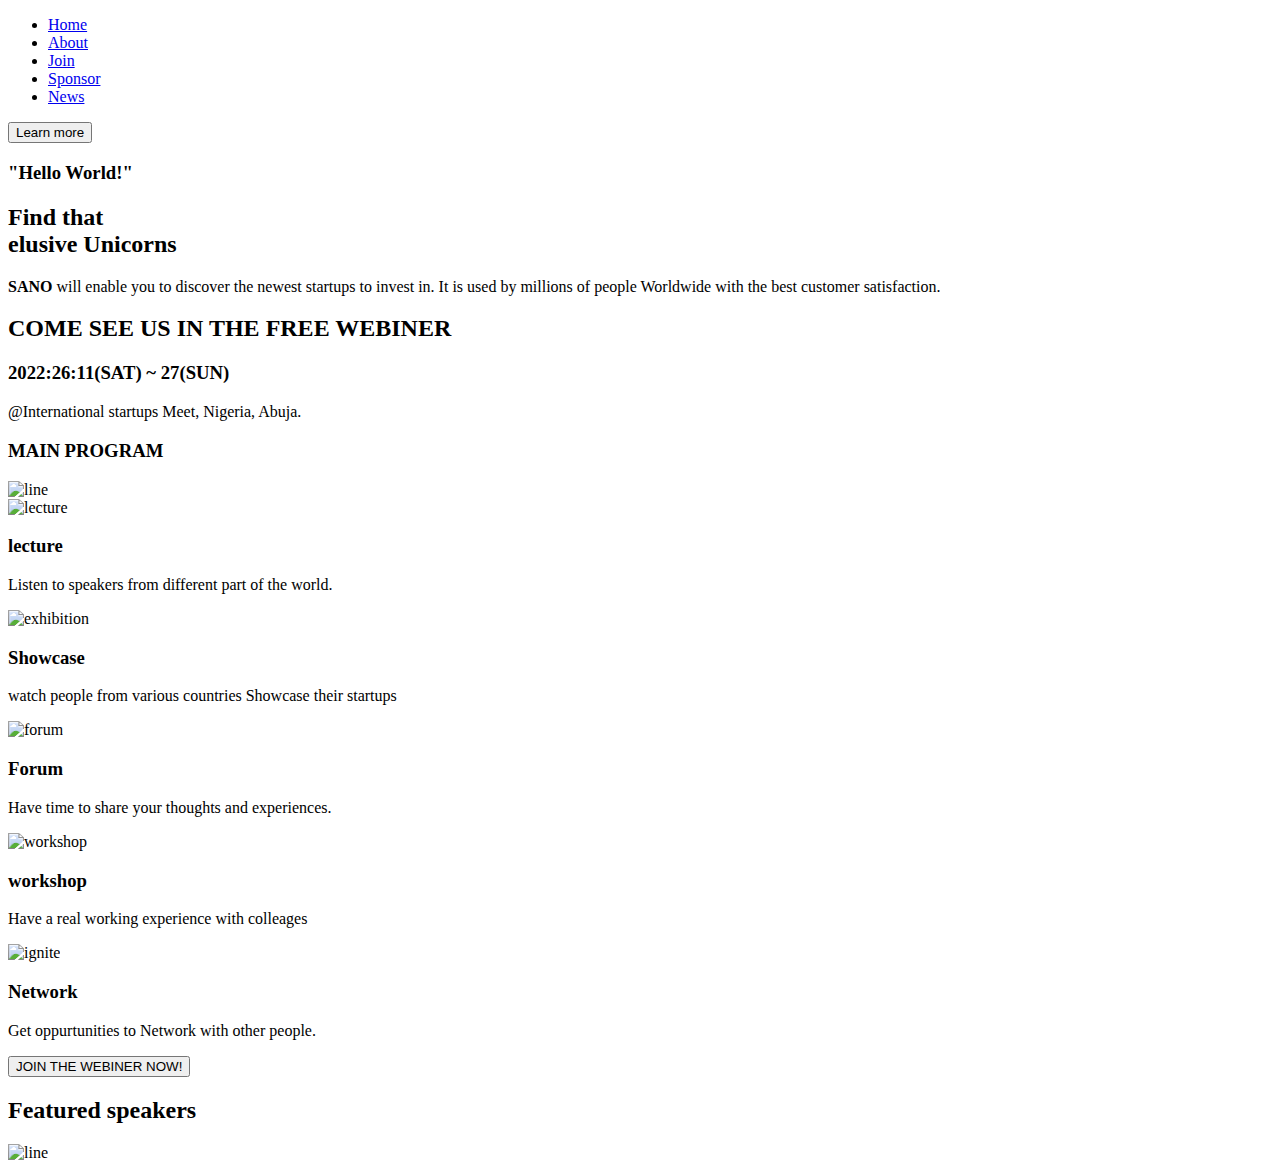
==== home.html @ 6b96434c "Built the home page of website" ====
<!DOCTYPE html>
<html lang="en">
<head>
    <meta charset="UTF-8">
    <meta http-equiv="X-UA-Compatible" content="IE=edge">
    <meta name="viewport" content="width=device-width, initial-scale=1.0">
    <link rel="stylesheet" href="style.css">

    <title>Capstone project</title>
</head>
<body>
<div class="head">
    <nav class="navbar">
        <div class="ham">
            <ion-icon name="menu"></ion-icon>
            <ion-icon name="close-outline" class="close-btn"></ion-icon>
        </div>
        <div class="list_nav">
            <ul>
                <li><a href="./home.html">Home</a></li>
                <li><a href="./about.html">About</a></li>
                <li><a href="#join">Join</a></li>
                <li><a href="#sponsor">Sponsor</a></li>
                <li><a href="#news">News</a></li>
            </ul>
            <button type="submit" class="campaign">Learn more</button>
        </div>
        
    </nav>
    
    <div class="head_content">
        <h3>"Hello World!"</h3>
        <h2>Find that <br>elusive Unicorns</h2>
    </div>
    <div class="header_quote">
        <p><span><strong>SANO</strong></span> will enable you to discover the newest startups to invest in. It is used by millions of people Worldwide with the best customer satisfaction.</p>
    </div>
    <div class="invite_date">
        <h2>COME SEE US IN THE FREE WEBINER</h2>
        <H3>2022:26:11(SAT) ~ 27(SUN)</H3>
        <p>@International startups Meet, Nigeria, Abuja.</p>
    </div>
</div>

<div class="programs" id="program">
    <div class="program">
        <h3>MAIN PROGRAM</h3>
        <img src="./images/line2.png" alt="line" width="50px">
    </div>

    <div class="program_list">
        <img src="./images/lecture.png" alt="lecture">
        <h3>lecture</h3>
        <p>Listen to speakers from different part of the world.</p>
    </div>
    <div class="program_list">
        <img src="./images/exhibition.png" alt="exhibition">
        <h3>Showcase</h3>
        <p>watch people from various countries Showcase their startups</p>
    </div>
    <div class="program_list">
        <img src="./images/forum.png" alt="forum">
        <h3>Forum</h3>
        <p>Have time to share your thoughts and experiences.</p>
    </div>
    <div class="program_list">
        <img src="./images/workshop.png" alt="workshop">
        <h3>workshop</h3>
        <p>Have a real working experience with colleages</p>
    </div>
    <div class="program_list">
        <img src="./images/ignite.png" alt="ignite">
        <h3>Network</h3>
        <p>Get oppurtunities to Network with other people.</p>
    </div>

    <button type="submit" class="btn_submit">JOIN THE WEBINER NOW!</button>
</div>

<section id="feature">
<div class="feature">
    <h2>Featured speakers</h2>
    <img src="./images/line2.png" alt="line" width="50px">
</div>
</section>
<!-- javascript  -->
<script src="./script.js"></script>
<!-- ionic icon usage -->
<script type="module" src="https://unpkg.com/ionicons@5.5.2/dist/ionicons/ionicons.esm.js"></script>
<script nomodule src="https://unpkg.com/ionicons@5.5.2/dist/ionicons/ionicons.js"></script>
</body>
</html>
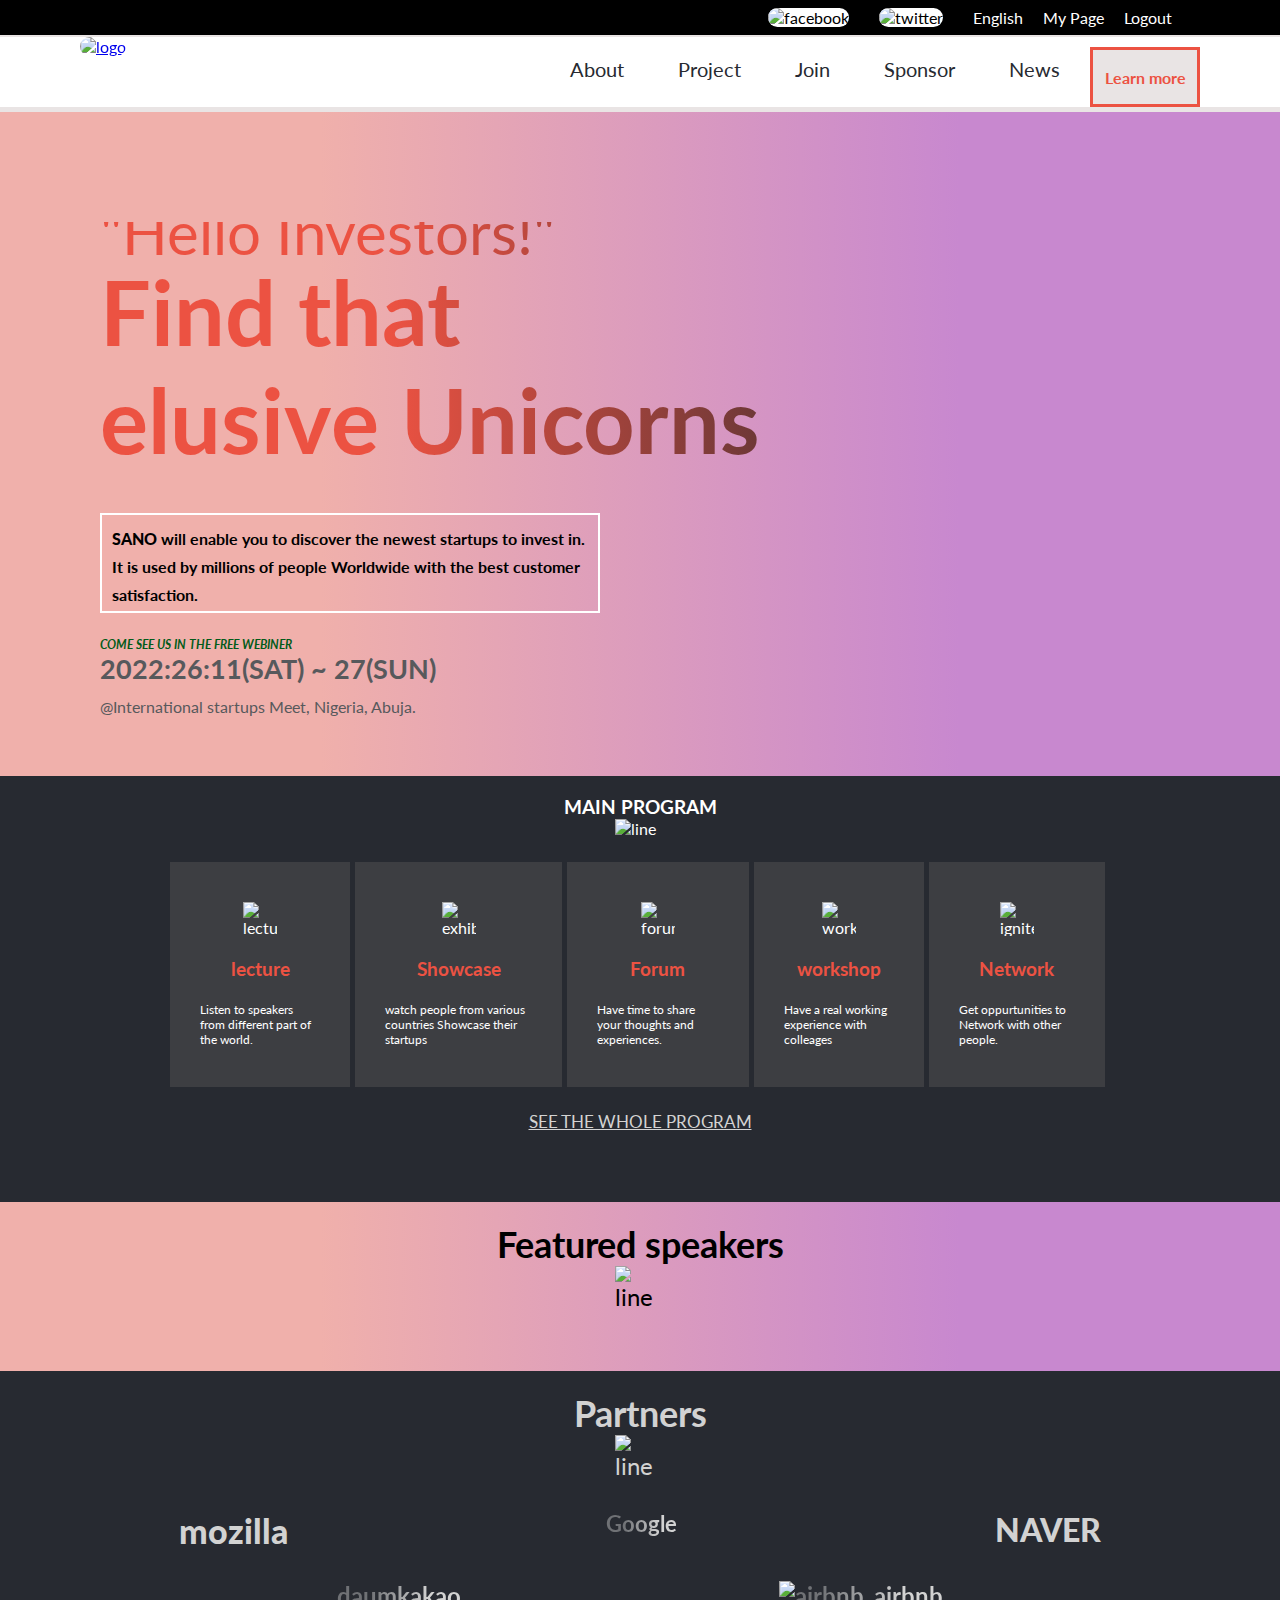
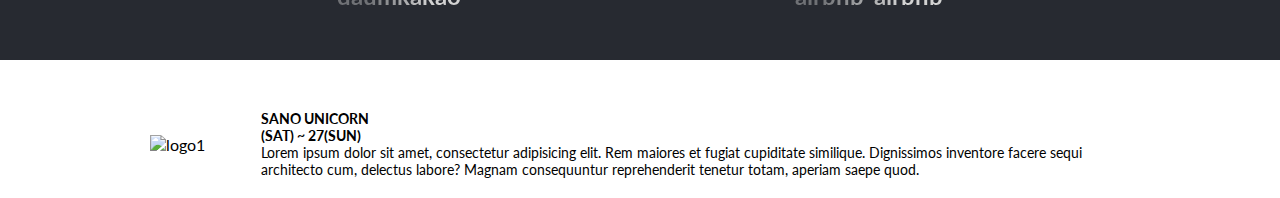
==== commit 17f180bb: "Added a html file for home" ====
--- a/home.html
+++ b/home.html
@@ -8,17 +8,51 @@
 
     <title>Capstone project</title>
 </head>
+<header class="social">
+    <img src="./images/facebook (1).png" alt="facebook" class="facebook">
+    <img src="./images/twitter (1).png" alt="twitter" class="twitter">
+
+    <ul>
+        <li><a href="#">English</a></li>
+        <li><a href="#">My Page</a></li>
+        <li><a href="#">Logout</a></li>
+    </ul>
+</header>
 <body>
+
 <div class="head">
     <nav class="navbar">
-        <div class="ham">
-            <ion-icon name="menu"></ion-icon>
-            <ion-icon name="close-outline" class="close-btn"></ion-icon>
+        <div class="navv">
+            <div class="ham">
+                <ion-icon name="menu"></ion-icon>
+                <ion-icon name="close-outline" class="close-btn"></ion-icon>
+            </div>
+            <div class="logoo">
+                <div class="logoimg"><a href="./home.html"><img src="./images/thelogo.png" alt="logo" width="100px" height="90px"></a></div>
+                <div class="text">
+                    <p>Click logo!</p>
+                </div>
+            </div>
         </div>
+      
+        
         <div class="list_nav">
             <ul>
                 <li><a href="./home.html">Home</a></li>
                 <li><a href="./about.html">About</a></li>
+                <li><a href="#project">Project</a></li>
+                <li><a href="#join">Join</a></li>
+                <li><a href="#sponsor">Sponsor</a></li>
+                <li><a href="#news">News</a></li>
+            </ul>
+            <button type="submit" class="campaign">Learn more</button>
+        </div>
+
+        <!-- desktop version  -->
+        <div class="list_navs">
+            <ul>
+                <li><a href="./about.html">About</a></li>
+                <li><a href="#project">Project</a></li>
                 <li><a href="#join">Join</a></li>
                 <li><a href="#sponsor">Sponsor</a></li>
                 <li><a href="#news">News</a></li>
@@ -29,14 +63,14 @@
     </nav>
     
     <div class="head_content">
-        <h3>"Hello World!"</h3>
+        <h3>"Hello Investors!"</h3>
         <h2>Find that <br>elusive Unicorns</h2>
     </div>
     <div class="header_quote">
         <p><span><strong>SANO</strong></span> will enable you to discover the newest startups to invest in. It is used by millions of people Worldwide with the best customer satisfaction.</p>
     </div>
     <div class="invite_date">
-        <h2>COME SEE US IN THE FREE WEBINER</h2>
+        <h2><i>COME SEE US IN THE FREE WEBINER</i></h2>
         <H3>2022:26:11(SAT) ~ 27(SUN)</H3>
         <p>@International startups Meet, Nigeria, Abuja.</p>
     </div>
@@ -47,33 +81,36 @@
         <h3>MAIN PROGRAM</h3>
         <img src="./images/line2.png" alt="line" width="50px">
     </div>
-
-    <div class="program_list">
-        <img src="./images/lecture.png" alt="lecture">
-        <h3>lecture</h3>
-        <p>Listen to speakers from different part of the world.</p>
+    <div class="programmer">
+        <div class="program_list">
+            <img src="./images/conference.png" alt="lecture">
+            <h3>lecture</h3>
+            <p>Listen to speakers from different part of the world.</p>
+        </div>
+        <div class="program_list">
+            <img src="./images/exhibition (1).png" alt="exhibition">
+            <h3>Showcase</h3>
+            <p>watch people from various countries Showcase their startups</p>
+        </div>
+        <div class="program_list">
+            <img src="./images/chat-bubble.png" alt="forum">
+            <h3>Forum</h3>
+            <p>Have time to share your thoughts and experiences.</p>
+        </div>
+        <div class="program_list">
+            <img src="./images/workshop (1).png" alt="workshop">
+            <h3>workshop</h3>
+            <p>Have a real working experience with colleages</p>
+        </div>
+        <div class="program_list">
+            <img src="./images/networking.png" alt="ignite">
+            <h3>Network</h3>
+            <p>Get oppurtunities to Network with other people.</p>
+        </div>
     </div>
-    <div class="program_list">
-        <img src="./images/exhibition.png" alt="exhibition">
-        <h3>Showcase</h3>
-        <p>watch people from various countries Showcase their startups</p>
+    <div class="see_more">
+        <p><a href="#">SEE THE WHOLE PROGRAM</a></p>
     </div>
-    <div class="program_list">
-        <img src="./images/forum.png" alt="forum">
-        <h3>Forum</h3>
-        <p>Have time to share your thoughts and experiences.</p>
-    </div>
-    <div class="program_list">
-        <img src="./images/workshop.png" alt="workshop">
-        <h3>workshop</h3>
-        <p>Have a real working experience with colleages</p>
-    </div>
-    <div class="program_list">
-        <img src="./images/ignite.png" alt="ignite">
-        <h3>Network</h3>
-        <p>Get oppurtunities to Network with other people.</p>
-    </div>
-
     <button type="submit" class="btn_submit">JOIN THE WEBINER NOW!</button>
 </div>
 
@@ -82,7 +119,35 @@
     <h2>Featured speakers</h2>
     <img src="./images/line2.png" alt="line" width="50px">
 </div>
+<div id="grid_speaker"></div>
+<div class="image"></div>
 </section>
+
+<div class="partner">
+    <div class="partners">
+        <h2>Partners</h2>
+        <img src="./images/line2.png" alt="line" width="50px">
+    </div>
+        <div class="row1">
+            <h2><strong>mozilla</strong></h2>
+            <h3>Google</h3>
+            <h1><strong>NAVER</strong></h1>          
+        </div>
+        <div class="row2">
+            <h3>daumkakao</h3>
+            <h3><span><img src="./images/airbnb.png" alt="airbnb" width="36px" height="36px"></span>airbnb</h3>
+        </div>
+</div>
+<footer>
+ <div class="footer">
+    <img src="./images/logo1.png" alt="logo1" width="180px">
+    <div class="logo_contents">
+        <h4>SANO UNICORN</h4>
+        <p><strong>(SAT) ~ 27(SUN)</strong></p>
+        <p>Lorem ipsum dolor sit amet, consectetur adipisicing elit. Rem maiores et fugiat cupiditate similique. Dignissimos inventore facere sequi architecto cum, delectus labore? Magnam consequuntur reprehenderit tenetur totam, aperiam saepe quod.</p>
+    </div> 
+ </div>   
+</footer>
 <!-- javascript  -->
 <script src="./script.js"></script>
 <!-- ionic icon usage -->
--- a/style.css
+++ b/style.css
@@ -0,0 +1,737 @@
+@import url('https://fonts.googleapis.com/css2?family=Lato:wght@100;300;400;700&display=swap');
+
+* {
+  margin: 0;
+  padding: 0;
+  box-sizing: border-box;
+  font-family: 'Lato', sans-serif;
+}
+
+html,
+body {
+  overflow-x: hidden;
+  /* background-color: rgb(239, 233, 233); */
+  background: linear-gradient(to left,  #c888cf 25%, #f0b0ab 75%);
+}
+
+body {
+  position: relative;
+}
+
+/* navigation section */
+.navbar {
+  display: flex;
+  margin: 20px 24px;
+  justify-content: space-between;
+}
+
+.logoimg {
+  display: none;
+}
+
+.ham {
+  font-size: 34px;
+  font-weight: 400;
+  display: flex;
+  justify-content: space-between;
+ }
+
+ .close-btn {
+  display: none;
+  z-index: 10;
+ }
+
+.list_nav {
+  visibility: hidden;
+  pointer-events: none;
+  width: 100%;
+  height: 100vh;
+  list-style: none;
+  background-color: #272a31;
+  position: fixed;
+  top: 0;
+  left: 0;
+  opacity: 0.99;
+  backdrop-filter: blur(15px);
+  mix-blend-mode: multiply;
+  transform: translateX(100%);
+  transition: all 0.5s linear;
+  z-index: 5;
+}
+
+.list_navs {
+  display: none;
+}
+
+.list_nav ul {
+  text-decoration: none;
+  gap: 8px;
+  margin-left: 24px;
+  font-size: 38px;
+}
+
+.list_nav ul li {
+  list-style: none;
+  text-decoration: none;
+  margin-top: 45px;
+  gap: 40px;
+  
+}
+
+.list_nav ul li a {
+  text-decoration: none;
+  color: white;
+  font-weight: 700;
+}
+
+.active .list_nav {
+  visibility: visible;
+  pointer-events: auto;
+  transform: translateX(0%);
+  opacity: 1;
+  overflow: hidden;
+}
+
+.active .navbar .ham .close-btn {
+  display: block;
+  margin-left: 254px;
+  background-color: #ec5242;
+  border-radius: 30px;
+  color: white;
+}
+
+.campaign {
+  background-color: #e9e4e4;
+  border: 3px solid #ec5242;
+  padding: 12px;
+  margin-left: 10px;
+  color: #ec5242;
+  margin-top: 20px;
+  font-size: 20px;
+  font-weight: 700;
+}
+
+/* hero section */
+.head {
+  background-image: url("./images/mobileba.png");
+  background-size: cover;
+  background-repeat: no-repeat;
+  top: 0;
+}
+
+.head_content {
+  margin-left: 34px;
+  gap: 10px;
+  margin-top: 10px;
+  background: linear-gradient(to left,  #272a31 25%, #ec5242 75%);
+  -webkit-background-clip: text;
+  -webkit-text-fill-color: transparent;
+  margin: 40px 24px;
+  background-repeat: no-repeat;
+}
+
+.head_content h3 {
+  font-size: 28px;
+  font-weight: 400;
+  line-height: 20px;
+}
+
+.head_content h2 {
+  font-size: 44px;
+  margin-top: 15px;
+  font-weight: 700;
+}
+
+.header_quote {
+  display: flex;
+  flex: wrap;
+  justify-self: center;
+  align-self: center;
+  border: 2px solid white;
+  width: 330px;
+  margin: auto;
+  color: #57595c;
+  padding: 10px;
+  font-size: 12px;
+  line-height: 18px;
+}
+
+.header_quote {
+  color: black;
+  font-weight: 700;
+}
+
+.invite_date {
+  margin: 24px;
+}
+
+.invite_date h2 {
+  font-size: 12px;
+  color: #025b19;
+}
+
+.invite_date h3 {
+  color: #57595c;
+  margin-bottom: 12px;
+  font-size: 27px;
+}
+
+.invite_date p {
+  font-size: 16px;
+  font-weight: 400;
+  color: #57595c;
+}
+
+.invitation {
+  display: flex;
+  flex-direction: column;
+  justify-items: center;
+  align-items: center;
+  margin: 24px;
+}
+
+.invitation h5 {
+  font-size: 17px;
+  text-decoration: underline;
+}
+
+.logo {
+  display: flex;
+  justify-content: center;
+  gap: 5px;
+  background-color: #fdfdfd4e;
+  padding: 20px;
+  border: 0.5px solid #272a31;
+  margin: 30px;
+}
+
+.logo_content {
+  margin-top: 15px;
+  display: flex;
+  flex-direction: column;
+  gap: 10px;
+  justify-content: center;
+  align-items: center;
+}
+
+.logo_content h4 {
+  font-size: 25px;
+  line-height: 15px;
+}
+
+.logo_content p {
+  font-size: 15px;
+  line-height: 12px;
+  line-height: 18px;
+  display: flex;
+  flex-direction: column;
+  justify-content: center;
+  align-items: center;
+}
+
+.logo img{
+  width: 90px;
+  height: 90px;
+}
+
+.aboutlogo {
+  width: 160px;
+  height: 150px;
+  border: 0.5px solid #272a31;
+  border-radius: 30px;
+}
+
+.text {
+  display: none;
+}
+
+ /* past section  */
+.gallery {
+  display: flex;
+  flex-direction: column;
+  max-width: 800px;
+  justify-content: center;
+  align-items: center;
+  gap: 20px;
+  list-style: none;
+  margin-left: 60px;
+  margin-right: 60px;
+}
+
+.gallery img {
+  width: 100%;
+}
+
+.group {
+  position: relative;
+    overflow: hidden;
+}
+
+.group-info {
+  display: flex;
+  justify-content: center;
+  align-items: center;
+  flex-direction: column;
+  position: absolute;
+  width: 100%;
+  height: 100%;
+  top: 0;
+  left: 0;
+  color: #fff;
+  text-align: center;
+  background: rgba(216, 34, 34, 0.7);
+  padding: 20px;
+  transition: all 0.1s ease-in-out;
+}
+
+.past-year {
+  margin-bottom: 10px;
+  font-size: 2rem;
+  font-weight: 900;
+}
+
+.group-info p {
+  font-size: 1.2rem;
+  line-height: 22px;
+  font-weight: 500;
+}
+
+.programs {
+  margin-top: 60px;
+  background-color: #272a31;
+  padding: 20px;
+}
+
+.program {
+  color: white;
+  display: flex;
+  flex-direction: column;
+  margin: auto;
+  justify-content: center;
+  align-items: center;
+  gap: 1px;
+  font-size: 16px;
+}
+
+.program_list {
+  display: flex;
+  padding: 18px;
+  gap: 22px;
+  justify-content: space-between;
+  color: white;
+  background: rgba(94, 93, 93, 0.4);
+  margin: 24px;
+}
+
+.program_list img {
+  width: 34px;
+  height: 34px;
+}
+
+.program_list h3 {
+  color: #ec5242;
+}
+
+.program_list p {
+  font-size: 12px;
+}
+
+.btn_submit {
+  margin: 24px;
+  display: flex;
+  padding: 30px;
+  justify-self: center;
+  align-self: center;
+  background-color: #ec5242;
+  width: 230px;
+  margin-left: 20%;
+}
+
+/* feature section */
+.feature {
+  display: flex;
+  flex-direction: column;
+  margin: auto;
+  justify-content: center;
+  align-items: center;
+  font-size: 24px;
+  overflow-x: hidden;
+  margin-top: 20px;
+}
+
+.speaker {
+  overflow-x: hidden;
+  margin: 24px;
+  display: flex;
+  gap: 30px;
+}
+
+.details {
+  display: flex;
+  flex-direction: column;
+  gap: 15px;
+}
+
+.speaker-img {
+  width: 85px;
+  height: 85px;
+  transition: 1s ease;
+  background-image: url("./images/c");
+}
+
+.speaker-img img:hover {
+  cursor: pointer;
+  -webkit-transform: scale(1.2);
+  -ms-transform: scale(1.2);
+  transform: scale(1.2);
+  transition: 1s ease;
+}
+
+.speaker-img img::before {
+  content: '';
+  background-color: #ec5242;
+  width: 30%;
+  height: 30%;
+  position: absolute;
+  top: 0;
+  left: 0;
+  z-index: -1;
+}
+
+.work {
+  color: #ec5242;
+  font-style: italic;
+  font-size: 15px;
+  line-height: 32px;
+}
+
+.quote {
+  font-size: 15px;
+}
+
+.partner {
+  margin-top: 60px;
+  background-color: #272a31;
+  padding: 20px;
+  gap: 30px;
+  color: rgb(210, 210, 210);
+}
+
+/* partner section */
+.partners {
+  display: flex;
+  flex-direction: column;
+  margin: auto;
+  justify-content: center;
+  align-items: center;
+  font-size: 24px;
+  color: rgb(210, 210, 210);
+  margin-bottom: 30px;
+}
+
+.rows {
+  gap: 30px;
+  margin-bottom: 30px;
+  color: rgb(210, 210, 210);
+}
+
+.row1 {
+  display: flex;
+  justify-content: space-around;
+  margin-bottom: 30px;
+}
+
+.row2 {
+  display: flex;
+  justify-content: space-evenly;
+  margin-bottom: 30px;
+}
+
+.row1 h3 {
+  background: linear-gradient(to left,   rgb(210, 210, 210) 25%, #6f7175 75%);
+  -webkit-background-clip: text;
+  -webkit-text-fill-color: transparent;
+  font-size: 22px;
+}
+
+.row2 h3 {
+  background: linear-gradient(to left,   rgb(210, 210, 210) 25%, #6f7175 75%);
+  -webkit-background-clip: text;
+  -webkit-text-fill-color: transparent;
+  font-size: 24px;
+}
+
+.row2 h3 span {
+  margin-top: 40px;
+  margin-right: 10px;
+}
+
+.row1 h2 {
+  font-size: 34px;
+}
+
+footer {
+  display: flex;
+  background-color: white;
+  gap: 5px;
+  text-decoration: none;
+}
+
+.logo_contents {
+  margin-top: 50px;
+  font-size: 14px;
+}
+
+.social {
+  display: none;
+}
+
+.see_more {
+  display: none;
+}
+
+/* footer section */
+.footer {
+  display: flex;
+  margin-bottom: 20px;
+}
+
+.logo_contents p {
+  gap: 22px;
+}
+
+/* destop version */
+@media screen and (min-width: 768px) {
+  header {
+    margin: 0;
+    background-color: rgb(65, 64, 64);
+  }
+
+  .social {
+    display: flex;
+    justify-content: flex-end;
+    align-content: flex-start;
+    background-color: black;
+    margin-right: 0;
+    margin-left: 0;
+    gap: 30px;
+    padding: 8px;
+  }
+
+  .social ul {
+    display: flex;
+    list-style: none;
+    margin-right: 80px;
+  }
+
+  .social ul li {
+    text-decoration: none;
+    margin-right: 20px;
+  }
+
+  .social ul li a {
+    text-decoration: none;
+    color: white;
+  }
+
+  .twitter,
+  .facebook {
+    background-color: white;
+    border-radius: 50px;
+  }
+
+  .navbar {
+    margin: 0;
+    gap: 80px;
+    background-color: white;
+    margin-bottom: 20px;
+    border-bottom: 5px solid #e9e4e4;
+    border-top: 2px solid #e9e4e4;
+  }
+
+  .list_navs {
+    display: flex;
+    justify-content: space-between;
+    margin-right: 80px;
+  }
+
+  .list_navs ul {
+    display: flex;
+    list-style: none;
+    text-decoration: none;
+    margin-top: 20px;
+    justify-content: space-between;
+  }
+
+  .list_navs ul li {
+    margin-left: 54px;
+    font-size: 20px;
+  }
+
+  .list_navs ul li a{
+    text-decoration: none;
+    color: #272a31;
+    transition: color 0.8s ease-in-out, box-shadow 0.8s ease-in-out;
+  }
+
+  .list_navs ul li a:hover {
+    text-decoration:overline;
+    box-shadow: inset 100px 0 0 0 #ec5242;
+  }
+
+  .logoo {
+    position: relative;
+  }
+
+  .text {
+    transition: .5s ease;
+    opacity: 0;
+    position: absolute;
+    top: 70%;
+    left: 70%;
+    transform: translate(-50%, -50%);
+    -ms-transform: translate(-50%, -50%);
+    text-align: center;
+    color: #ec5242;
+    font-size: 16px;
+  }
+
+  .text:hover {
+    opacity: 1;
+  }
+
+  .logoimg {
+    display: flex;
+    margin-left: 80px;
+    transition: 1s ease;
+    backface-visibility: hidden;
+  }
+
+  .logoimg img {
+   width: 100px;
+   height: 90px;
+   border-radius: 50px;
+  }
+
+  .logoimg:hover {
+    cursor: pointer;
+    -webkit-transform: scale(0.8);
+    -ms-transform: scale(0.8);
+    transform: scale(0.8);
+    transition: 1s ease;
+    opacity: 0.3;
+  }
+
+  .navv {
+    display: flex;
+  }
+
+  .ham {
+    visibility: collapse;
+  }
+  
+  .campaign {
+    background-color: #e9e4e4;
+    border: 3px solid #ec5242;
+    padding: 5px;
+    margin-left: 30px;
+    color: #ec5242;
+    margin-top: 10px;
+    font-size: 16px;
+    font-weight: 700;
+    width: 110px;
+    height: 60px
+  }
+
+  .campaign:hover {
+    background-color: #ec5242;
+    border: 3px solid #e9e4e4;
+    color: #fff
+  }
+
+  .head_content {
+    margin-top: 110px;
+    margin-left: 100px;
+  }
+
+  .invite_date {
+    margin-left: 100px;
+  }
+
+  .head_content h3 {
+    font-size: 60px;
+    font-weight: 400;
+    width: 100%;
+  }
+
+  .head_content h2 {
+    font-size: 90px;
+    font-weight: 700;
+    width: 100%;
+  }
+
+  .header_quote {
+    display: flex;
+    margin-left: 100px;
+    font-size: 16px;
+    width: 500px;
+    height: 100px;
+    line-height: 28px;
+  }
+
+  .programmer {
+    display: flex;
+    margin-right: 150px;
+    margin-left: 150px;
+  }
+
+  .program_list {
+    display: flex;
+    flex-direction: column;
+    justify-content: center;
+    align-items: center;
+    margin-left: 0;
+    margin-right: 5px;
+    padding: 40px 30px ;
+  }
+
+  .see_more {
+    display: flex;
+    justify-content: center;
+    align-items: center;
+    margin-bottom: 50px;
+  }
+
+  .see_more p a{
+    color: #d3d3d3;
+    font-size: 17px;
+  }
+
+  .see_more p a:hover {
+    color: #ec5242
+  }
+
+  .btn_submit {
+    display: none;
+  }
+
+  #grid_speaker {
+    display: grid;
+    grid-template-columns: repeat(2, minmax(0, 1fr));
+    margin-left: 100px;
+    margin-right: 100px;
+  }
+
+  .footer {
+    display: flex;
+    align-items: center;
+    margin-left: 150px;
+    margin-right: 150px;
+    gap: 5px;
+  }
+
+  .footer img {
+    margin-top: 50px;
+  }
+
+}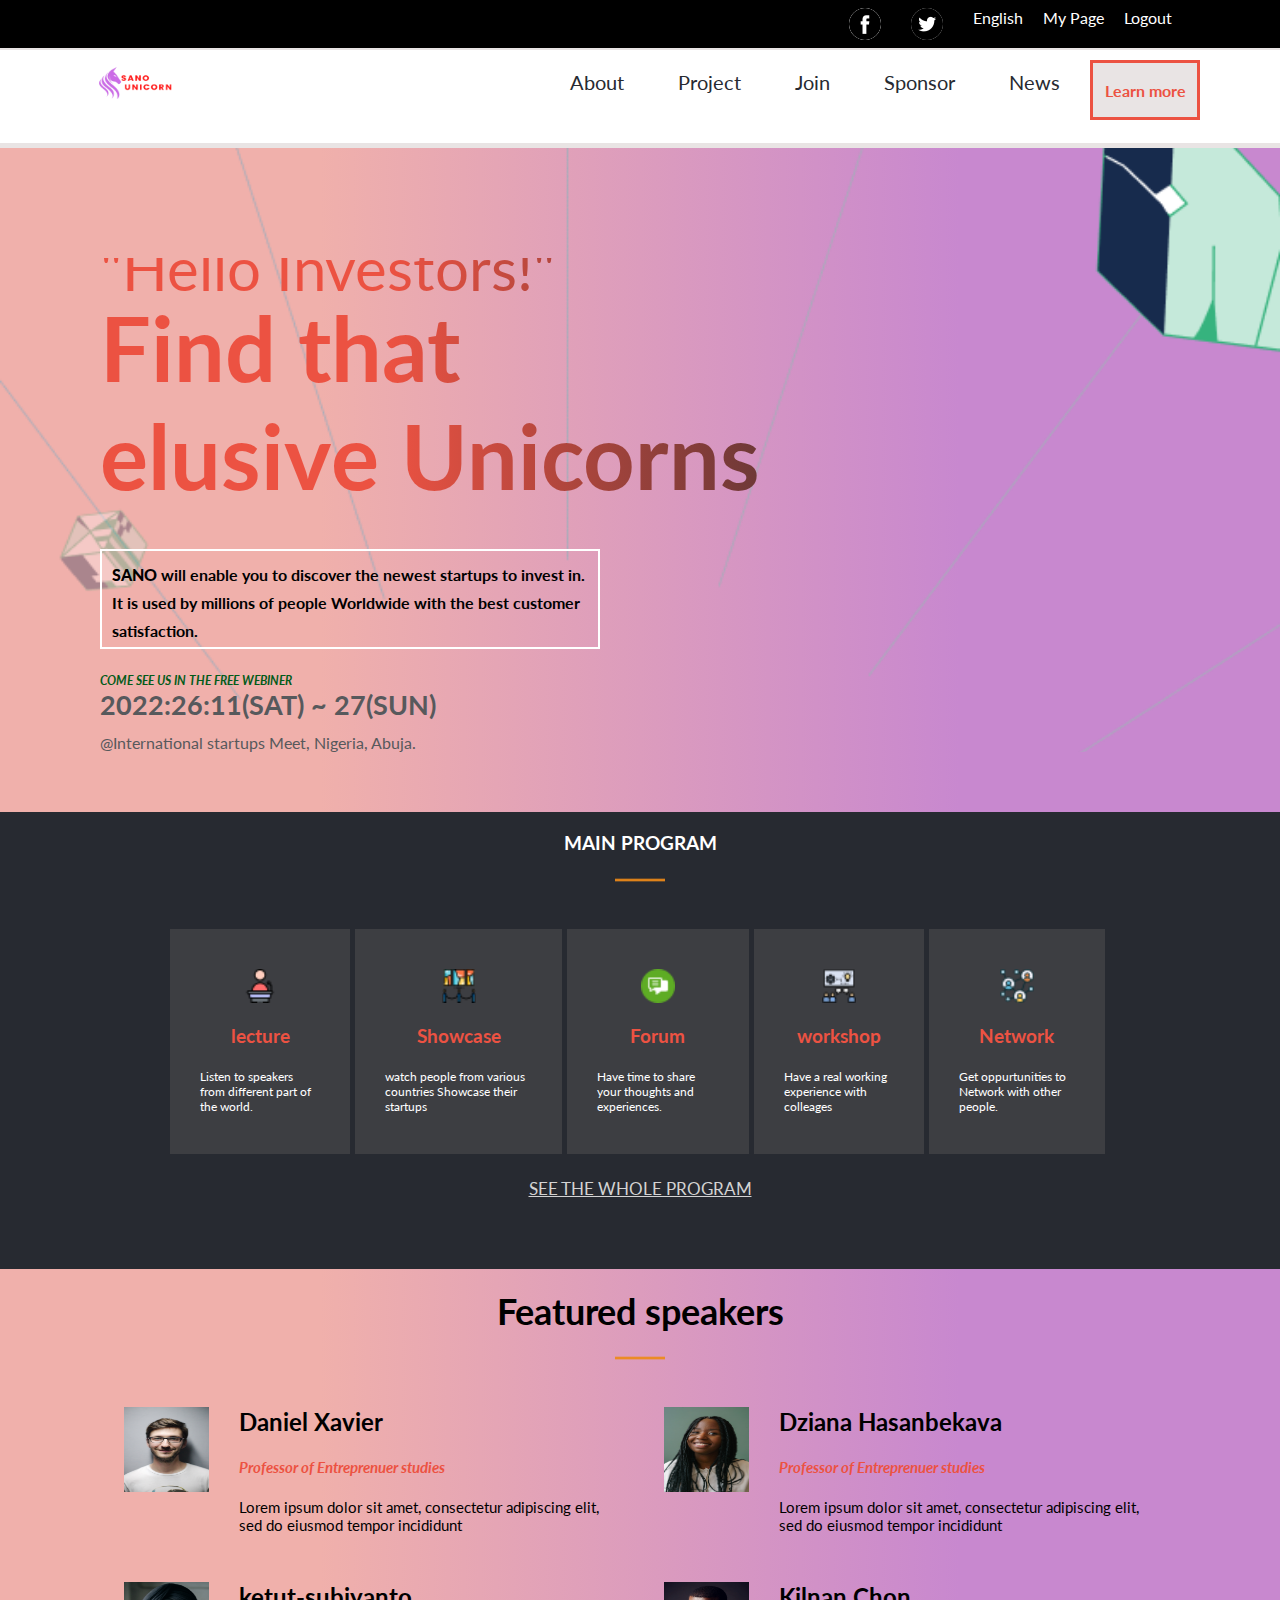
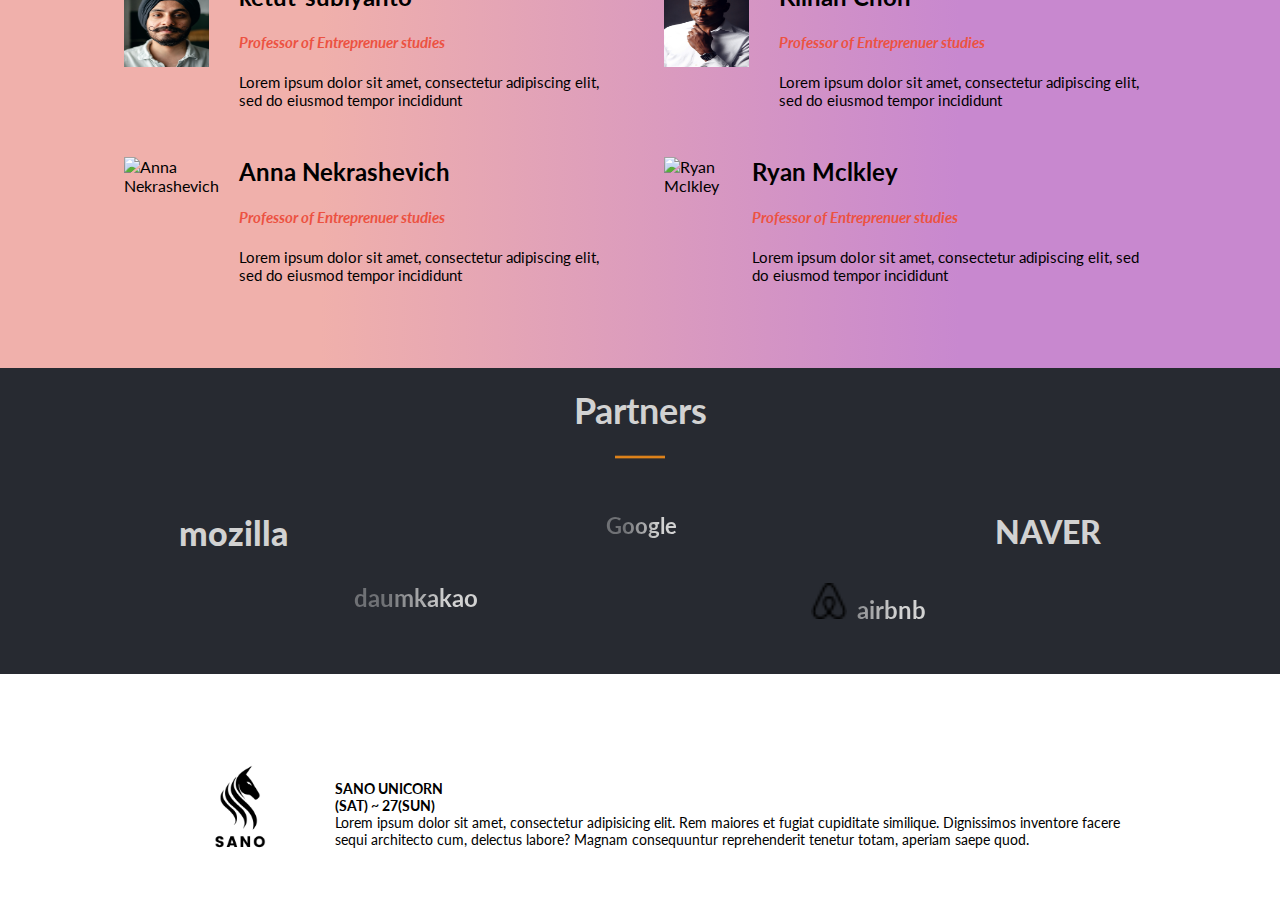
==== commit 82d4bafb: "Modified files for linter errors" ====
--- a/home.html
+++ b/home.html
@@ -8,6 +8,7 @@
 
     <title>Capstone project</title>
 </head>
+<!-- social section  -->
 <header class="social">
     <img src="./images/facebook (1).png" alt="facebook" class="facebook">
     <img src="./images/twitter (1).png" alt="twitter" class="twitter">
@@ -20,6 +21,7 @@
 </header>
 <body>
 
+    <!-- mobile navigation  -->
 <div class="head">
     <nav class="navbar">
         <div class="navv">
@@ -34,8 +36,6 @@
                 </div>
             </div>
         </div>
-      
-        
         <div class="list_nav">
             <ul>
                 <li><a href="./home.html">Home</a></li>
@@ -61,7 +61,8 @@
         </div>
         
     </nav>
-    
+     
+    <!-- hero section  -->
     <div class="head_content">
         <h3>"Hello Investors!"</h3>
         <h2>Find that <br>elusive Unicorns</h2>
@@ -76,6 +77,7 @@
     </div>
 </div>
 
+<!-- program section  -->
 <div class="programs" id="program">
     <div class="program">
         <h3>MAIN PROGRAM</h3>
@@ -113,7 +115,7 @@
     </div>
     <button type="submit" class="btn_submit">JOIN THE WEBINER NOW!</button>
 </div>
-
+<!-- feature speaker section -->
 <section id="feature">
 <div class="feature">
     <h2>Featured speakers</h2>
@@ -122,7 +124,7 @@
 <div id="grid_speaker"></div>
 <div class="image"></div>
 </section>
-
+<!-- partners section -->
 <div class="partner">
     <div class="partners">
         <h2>Partners</h2>
@@ -138,6 +140,8 @@
             <h3><span><img src="./images/airbnb.png" alt="airbnb" width="36px" height="36px"></span>airbnb</h3>
         </div>
 </div>
+
+<!-- footer section -->
 <footer>
  <div class="footer">
     <img src="./images/logo1.png" alt="logo1" width="180px">
--- a/style.css
+++ b/style.css
@@ -10,7 +10,6 @@
 html,
 body {
   overflow-x: hidden;
-  /* background-color: rgb(239, 233, 233); */
   background: linear-gradient(to left,  #c888cf 25%, #f0b0ab 75%);
 }
 
@@ -34,12 +33,12 @@
   font-weight: 400;
   display: flex;
   justify-content: space-between;
- }
-
- .close-btn {
+}
+
+.close-btn {
   display: none;
   z-index: 10;
- }
+}
 
 .list_nav {
   visibility: hidden;
@@ -74,8 +73,7 @@
   list-style: none;
   text-decoration: none;
   margin-top: 45px;
-  gap: 40px;
-  
+  gap: 40px; 
 }
 
 .list_nav ul li a {
@@ -120,10 +118,8 @@
 }
 
 .head_content {
-  margin-left: 34px;
   gap: 10px;
-  margin-top: 10px;
-  background: linear-gradient(to left,  #272a31 25%, #ec5242 75%);
+  background: linear-gradient(to left, #272a31 25%, #ec5242 75%);
   -webkit-background-clip: text;
   -webkit-text-fill-color: transparent;
   margin: 40px 24px;
@@ -144,21 +140,16 @@
 
 .header_quote {
   display: flex;
-  flex: wrap;
   justify-self: center;
   align-self: center;
   border: 2px solid white;
   width: 330px;
   margin: auto;
-  color: #57595c;
+  color: black;
+  font-weight: 700;
   padding: 10px;
   font-size: 12px;
   line-height: 18px;
-}
-
-.header_quote {
-  color: black;
-  font-weight: 700;
 }
 
 .invite_date {
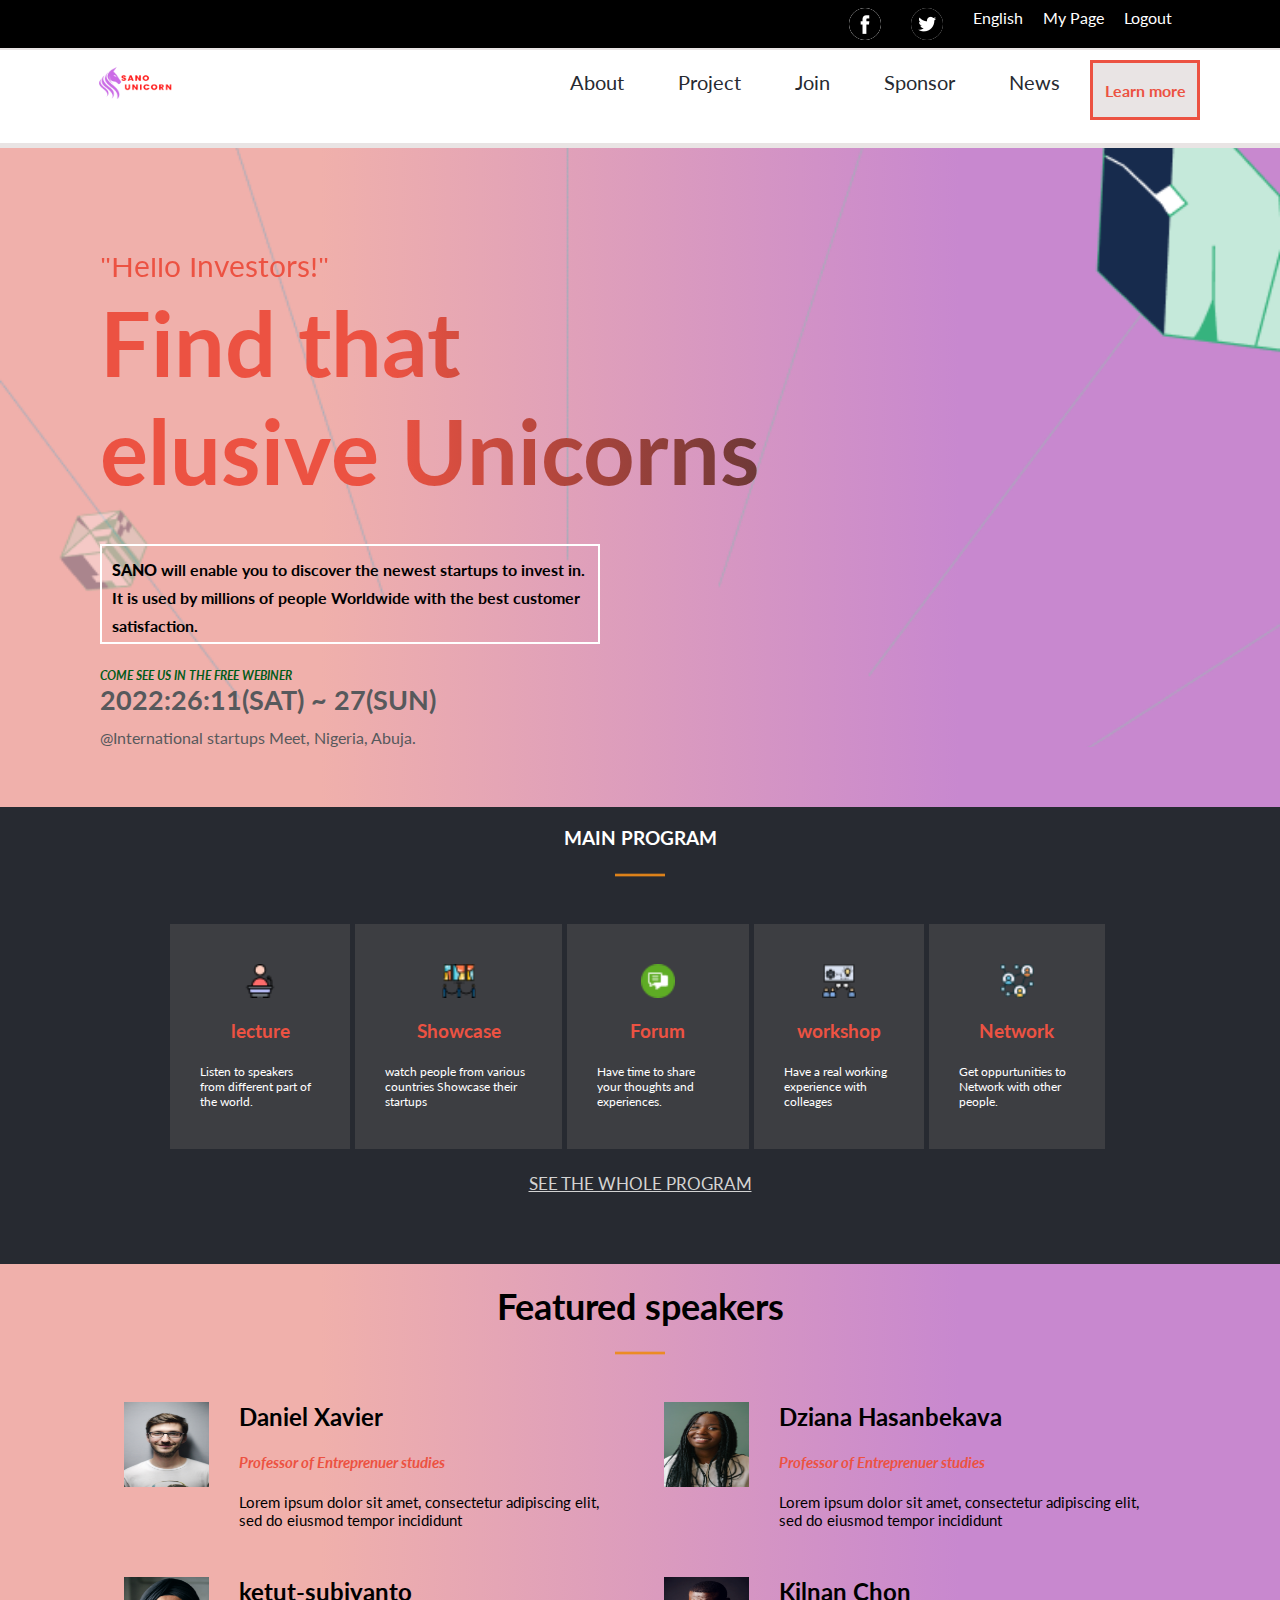
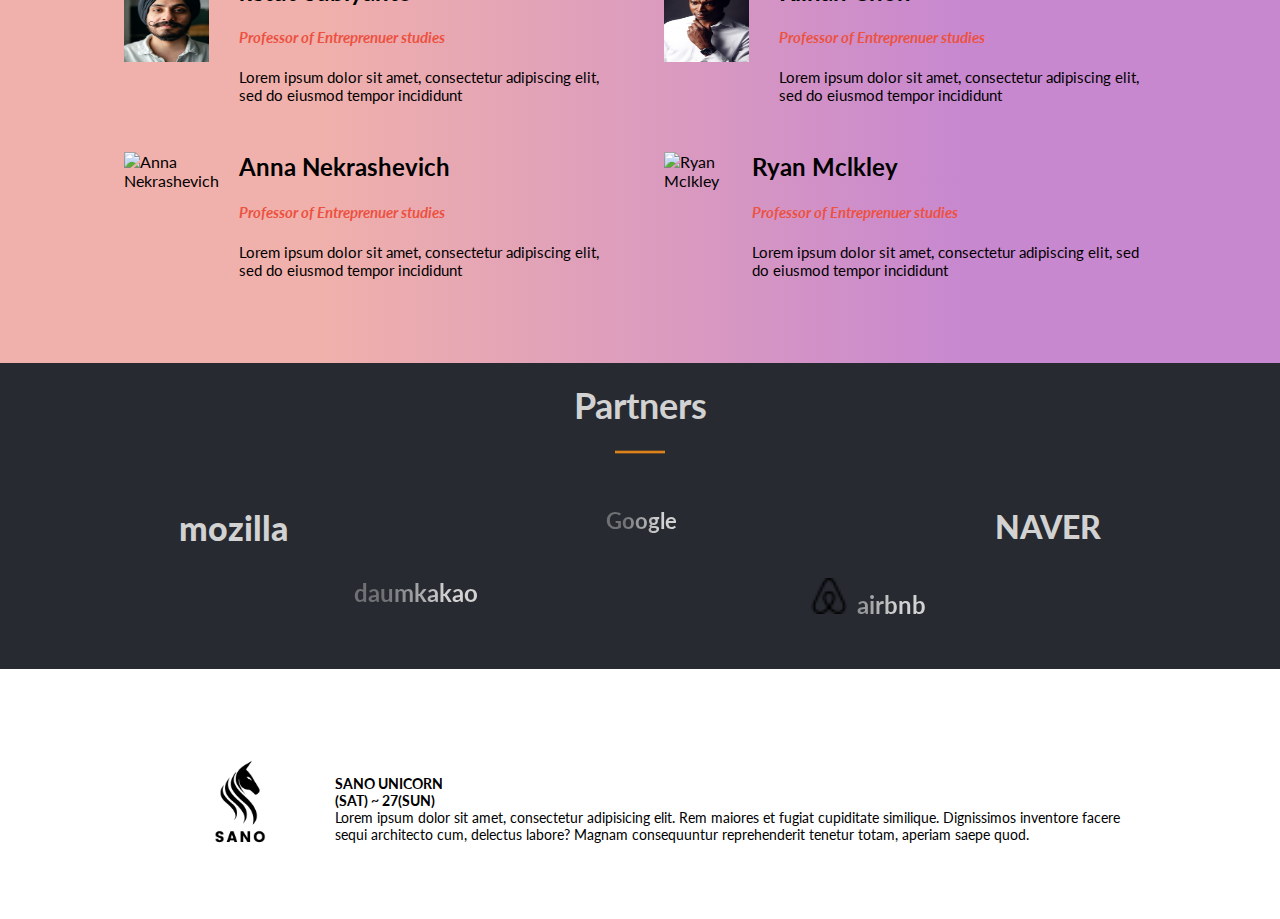
==== commit eabf8a12: "Modified files for linter error" ====
--- a/home.html
+++ b/home.html
@@ -5,6 +5,10 @@
     <meta http-equiv="X-UA-Compatible" content="IE=edge">
     <meta name="viewport" content="width=device-width, initial-scale=1.0">
     <link rel="stylesheet" href="style.css">
+    <link
+    rel="stylesheet"
+    href="https://cdnjs.cloudflare.com/ajax/libs/animate.css/4.1.1/animate.min.css"
+  />
 
     <title>Capstone project</title>
 </head>
--- a/style.css
+++ b/style.css
@@ -10,7 +10,7 @@
 html,
 body {
   overflow-x: hidden;
-  background: linear-gradient(to left,  #c888cf 25%, #f0b0ab 75%);
+  background: linear-gradient(to left, #c888cf 25%, #f0b0ab 75%);
 }
 
 body {
@@ -73,7 +73,7 @@
   list-style: none;
   text-decoration: none;
   margin-top: 45px;
-  gap: 40px; 
+  gap: 40px;
 }
 
 .list_nav ul li a {
@@ -127,9 +127,9 @@
 }
 
 .head_content h3 {
-  font-size: 28px;
+  font-size: 18px;
   font-weight: 400;
-  line-height: 20px;
+  line-height: 15px;
 }
 
 .head_content h2 {
@@ -220,7 +220,7 @@
   align-items: center;
 }
 
-.logo img{
+.logo img {
   width: 90px;
   height: 90px;
 }
@@ -236,7 +236,7 @@
   display: none;
 }
 
- /* past section  */
+/* past section */
 .gallery {
   display: flex;
   flex-direction: column;
@@ -255,7 +255,7 @@
 
 .group {
   position: relative;
-    overflow: hidden;
+  overflow: hidden;
 }
 
 .group-info {
@@ -439,14 +439,14 @@
 }
 
 .row1 h3 {
-  background: linear-gradient(to left,   rgb(210, 210, 210) 25%, #6f7175 75%);
+  background: linear-gradient(to left, rgb(210, 210, 210) 25%, #6f7175 75%);
   -webkit-background-clip: text;
   -webkit-text-fill-color: transparent;
   font-size: 22px;
 }
 
 .row2 h3 {
-  background: linear-gradient(to left,   rgb(210, 210, 210) 25%, #6f7175 75%);
+  background: linear-gradient(to left, rgb(210, 210, 210) 25%, #6f7175 75%);
   -webkit-background-clip: text;
   -webkit-text-fill-color: transparent;
   font-size: 24px;
@@ -520,6 +520,11 @@
     margin-right: 20px;
   }
 
+  .see_more p a {
+    color: #d3d3d3;
+    font-size: 17px;
+  }
+
   .social ul li a {
     text-decoration: none;
     color: white;
@@ -559,14 +564,18 @@
     font-size: 20px;
   }
 
-  .list_navs ul li a{
+  .list_navs ul li a {
     text-decoration: none;
     color: #272a31;
     transition: color 0.8s ease-in-out, box-shadow 0.8s ease-in-out;
   }
 
+  .see_more p a:hover {
+    color: #ec5242;
+  }
+
   .list_navs ul li a:hover {
-    text-decoration:overline;
+    text-decoration: overline;
     box-shadow: inset 100px 0 0 0 #ec5242;
   }
 
@@ -575,7 +584,7 @@
   }
 
   .text {
-    transition: .5s ease;
+    transition: 0.5s ease;
     opacity: 0;
     position: absolute;
     top: 70%;
@@ -599,9 +608,9 @@
   }
 
   .logoimg img {
-   width: 100px;
-   height: 90px;
-   border-radius: 50px;
+    width: 100px;
+    height: 90px;
+    border-radius: 50px;
   }
 
   .logoimg:hover {
@@ -620,7 +629,7 @@
   .ham {
     visibility: collapse;
   }
-  
+
   .campaign {
     background-color: #e9e4e4;
     border: 3px solid #ec5242;
@@ -631,13 +640,13 @@
     font-size: 16px;
     font-weight: 700;
     width: 110px;
-    height: 60px
+    height: 60px;
   }
 
   .campaign:hover {
     background-color: #ec5242;
     border: 3px solid #e9e4e4;
-    color: #fff
+    color: #fff;
   }
 
   .head_content {
@@ -650,9 +659,9 @@
   }
 
   .head_content h3 {
-    font-size: 60px;
+    margin-top: 20px;
+    font-size: 30px;
     font-weight: 400;
-    width: 100%;
   }
 
   .head_content h2 {
@@ -683,7 +692,7 @@
     align-items: center;
     margin-left: 0;
     margin-right: 5px;
-    padding: 40px 30px ;
+    padding: 40px 30px;
   }
 
   .see_more {
@@ -691,15 +700,6 @@
     justify-content: center;
     align-items: center;
     margin-bottom: 50px;
-  }
-
-  .see_more p a{
-    color: #d3d3d3;
-    font-size: 17px;
-  }
-
-  .see_more p a:hover {
-    color: #ec5242
   }
 
   .btn_submit {
@@ -724,5 +724,4 @@
   .footer img {
     margin-top: 50px;
   }
-
-}+}
